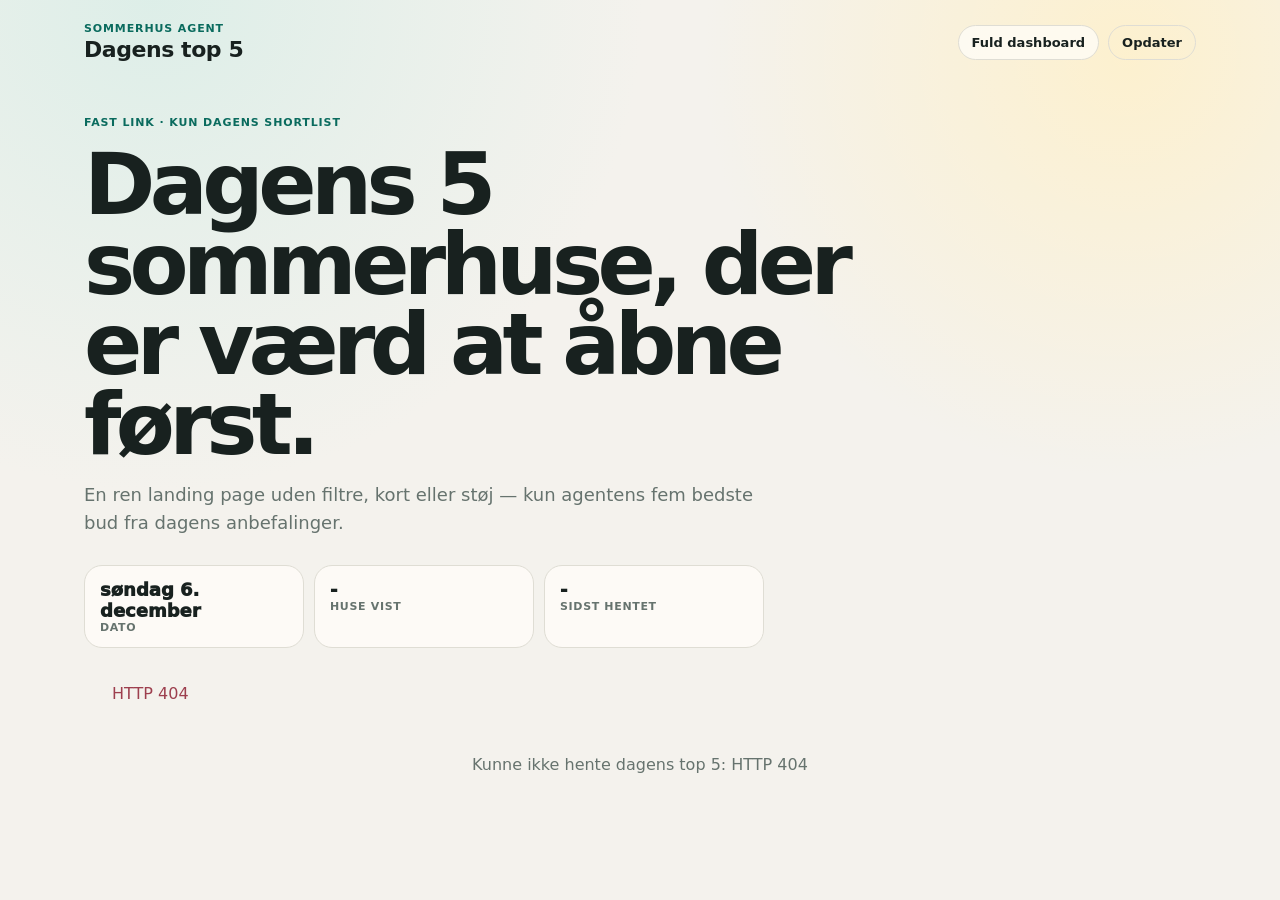
==== templates/today.html @ da3cda5d "Add today top five landing page" ====
<!doctype html>
<html lang="da">
<head>
  <meta charset="utf-8">
  <meta name="viewport" content="width=device-width, initial-scale=1">
  <title>Dagens top 5 · Sommerhus Agent</title>
  <meta name="description" content="Dagens fem fremhævede sommerhuse fra Sommerhus Agent.">
  <link rel="stylesheet" href="/static/style.css?v=today-top5-20260517">
</head>
<body class="today-page">
  <header class="today-hero">
    <nav class="today-nav" aria-label="Dagens shortlist navigation">
      <a class="today-brand" href="/today" aria-label="Dagens top 5">
        <span class="eyebrow">Sommerhus Agent</span>
        <strong>Dagens top 5</strong>
      </a>
      <div class="today-nav-actions">
        <a href="/" class="today-link">Fuld dashboard</a>
        <button id="todayRefresh" class="secondary">Opdater</button>
      </div>
    </nav>
    <section class="today-hero-copy">
      <span class="eyebrow">Fast link · kun dagens shortlist</span>
      <h1>Dagens 5 sommerhuse, der er værd at åbne først.</h1>
      <p>En ren landing page uden filtre, kort eller støj — kun agentens fem bedste bud fra dagens anbefalinger.</p>
      <div class="today-hero-meta" aria-label="Status">
        <div><span id="todayDate">-</span><label>Dato</label></div>
        <div><span id="todayCount">-</span><label>Huse vist</label></div>
        <div><span id="todayUpdated">-</span><label>Sidst hentet</label></div>
      </div>
    </section>
  </header>

  <main class="today-main">
    <div id="todayStatus" class="global-status"></div>
    <section id="todayList" class="today-list" aria-label="Dagens top 5">
      <div class="loading">Henter dagens top 5...</div>
    </section>
  </main>

  <div id="modal" class="modal hidden" role="dialog" aria-modal="true">
    <div class="modal-backdrop" id="modalBackdrop"></div>
    <div class="modal-panel">
      <button class="modal-close" id="modalClose" aria-label="Luk">×</button>
      <div id="modalBody"></div>
    </div>
  </div>

  <div id="toast" class="toast" aria-live="polite"></div>
  <script src="/static/today.js?v=today-top5-20260517"></script>
</body>
</html>
---- static/style.css ----
:root {
  --bg: #f4f2ed;
  --surface: #fffdf8;
  --surface-2: #f9f6ef;
  --ink: #18211f;
  --muted: #66736e;
  --line: #dfddd4;
  --green: #0a6b5e;
  --green-soft: #dceee8;
  --gold: #a06d18;
  --rose: #9d3f4e;
  --shadow: 0 18px 55px rgba(30, 38, 35, 0.12);
  color: var(--ink);
  font-family: Inter, ui-sans-serif, system-ui, -apple-system, "Segoe UI", sans-serif;
}

* { box-sizing: border-box; }
body { margin: 0; background: var(--bg); min-height: 100vh; }
button, input, textarea { font: inherit; }
button { cursor: pointer; }
a { color: var(--green); font-weight: 750; text-decoration: none; }
a:hover { text-decoration: underline; }
h1, h2, h3, p { margin: 0; }

.topbar {
  align-items: center;
  background: rgba(255, 253, 248, .94);
  border-bottom: 1px solid var(--line);
  display: grid;
  gap: 20px;
  grid-template-columns: 230px 1fr auto;
  padding: 14px 28px;
  position: sticky;
  top: 0;
  z-index: 50;
  backdrop-filter: blur(14px);
  max-width: 1480px;
  margin: 0 auto;
}

.eyebrow {
  color: var(--green);
  display: block;
  font-size: 11px;
  font-weight: 850;
  letter-spacing: .08em;
  text-transform: uppercase;
}

.brand h1 { font-size: 21px; letter-spacing: 0; }
.main-nav { display: flex; gap: 6px; justify-content: center; }
.nav-tab {
  background: transparent;
  border: 1px solid transparent;
  border-radius: 999px;
  color: var(--muted);
  font-weight: 800;
  padding: 9px 14px;
  text-decoration: none;
}
.nav-tab:hover { text-decoration: none; }
.nav-tab.active {
  background: var(--green);
  border-color: var(--green);
  color: white;
}
.nav-tab.link-tab {
  background: var(--green-soft);
  border-color: #b9d8d0;
  color: var(--green);
}
.top-actions { display: flex; gap: 8px; }

button, .card-actions a {
  background: var(--green);
  border: 1px solid var(--green);
  border-radius: 999px;
  color: white;
  font-size: 13px;
  font-weight: 800;
  padding: 9px 13px;
}
button.secondary, button.quiet {
  background: transparent;
  border-color: var(--line);
  color: var(--ink);
}
button.active { background: var(--green-soft); border-color: #9ccdc2; color: var(--green); }
button:disabled { opacity: .6; cursor: default; }

.stats-strip {
  border-bottom: 1px solid var(--line);
  display: grid;
  grid-template-columns: repeat(4, 1fr);
  max-width: 1480px;
  margin: 0 auto;
}
.stats-strip > div {
  background: rgba(255,253,248,.72);
  border-right: 1px solid var(--line);
  padding: 10px 28px;
}
.stats-strip span { display: block; font-size: 18px; font-weight: 900; }
.stats-strip label { color: var(--muted); font-size: 12px; }

.global-status {
  color: var(--green);
  max-height: 0;
  overflow: hidden;
  padding: 0 28px;
  transition: .2s;
}
.global-status:not(:empty) { max-height: 50px; padding: 8px 28px; }
.global-status.error { color: var(--rose); }

#appMain { max-width: 1420px; padding: 28px; margin: 0 auto; }
.page-head {
  align-items: end;
  display: flex;
  justify-content: space-between;
  gap: 20px;
  margin-bottom: 18px;
}
.page-head h2 { font-size: 34px; letter-spacing: 0; }
.page-head p { color: var(--muted); margin-top: 5px; max-width: 660px; }

.signal-tabs {
  background: rgba(255,253,248,.82);
  border: 1px solid var(--line);
  border-radius: 999px;
  display: flex;
  gap: 4px;
  padding: 5px;
}
.signal-tabs button { background: transparent; border-color: transparent; color: var(--muted); }
.signal-tabs button.active { background: var(--green); color: white; }

.panel {
  background: var(--surface);
  border: 1px solid var(--line);
  border-radius: 22px;
  box-shadow: var(--shadow);
  padding: 18px;
}
.section-title {
  align-items: baseline;
  display: flex;
  justify-content: space-between;
  gap: 12px;
  margin-bottom: 14px;
}
.section-title h3 { font-size: 16px; }
.section-title span { color: var(--muted); font-size: 13px; font-weight: 800; }

.card-grid {
  display: grid;
  gap: 14px;
  grid-template-columns: repeat(auto-fill, minmax(360px, 1fr));
}
.listing-card {
  background: white;
  border: 1px solid var(--line);
  border-radius: 16px;
  overflow: hidden;
}
.listing-card.compact { display: grid; grid-template-columns: 105px 1fr; }
.image-button {
  aspect-ratio: 16 / 9;
  background: #d9ded8 center / cover;
  border: 0;
  border-radius: 0;
  display: block;
  min-height: 190px;
  padding: 0;
  width: 100%;
}
.compact .image-button { aspect-ratio: auto; min-height: 100%; }
.image-button.empty { background: linear-gradient(135deg, #d9ded8, #efe8d7); }
.card-body { display: grid; gap: 12px; padding: 14px; }
.compact .card-body { gap: 7px; padding: 10px; }
.card-head {
  align-items: start;
  display: grid;
  gap: 12px;
  grid-template-columns: 1fr auto;
}
.card-head h3, .card-head h2 { font-size: 16px; line-height: 1.22; }
.card-head p { color: var(--muted); font-size: 13px; margin-top: 3px; }
.score {
  align-items: center;
  border-radius: 14px;
  display: flex;
  flex-direction: column;
  height: 58px;
  justify-content: center;
  width: 58px;
}
.score b { font-size: 22px; line-height: 1; }
.score span { font-size: 10px; font-weight: 900; text-transform: uppercase; }
.score.great, .score.good { background: var(--green-soft); color: var(--green); }
.score.ok { background: #fff0c7; color: var(--gold); }
.score.low { background: #f4dfe3; color: var(--rose); }

.badge-row { display: flex; flex-wrap: wrap; gap: 5px; min-height: 0; }
.badge {
  background: var(--surface-2);
  border: 1px solid var(--line);
  border-radius: 999px;
  color: var(--muted);
  font-size: 11px;
  font-weight: 850;
  padding: 3px 8px;
}
.metrics {
  display: grid;
  gap: 8px;
  grid-template-columns: repeat(4, 1fr);
}
.metric {
  background: var(--surface-2);
  border: 1px solid #eee8dc;
  border-radius: 11px;
  padding: 8px 9px;
}
.metric span { color: var(--muted); display: block; font-size: 11px; font-weight: 800; }
.metric strong { display: block; font-size: 14px; margin-top: 2px; }

.geo-risk {
  align-items: center;
  border: 1px solid #d7e2df;
  border-radius: 14px;
  display: flex;
  gap: 8px;
  justify-content: space-between;
  padding: 8px 10px;
  background: #eef6f2;
  color: #23443d;
  font-size: 13px;
}
.geo-risk span { color: var(--muted); }
.geo-risk.high { background: #f7dfe4; border-color: #e6a8b2; color: var(--rose); }
.geo-risk.medium, .geo-risk.watch { background: #fff3d9; border-color: #edcd88; color: var(--gold); }

.reason-list {
  border-top: 1px solid #eee8dc;
  display: grid;
  gap: 5px;
  list-style: none;
  margin: 0;
  padding: 10px 0 0;
}
.reason-list li {
  color: #40504c;
  font-size: 13px;
  line-height: 1.38;
  padding-left: 16px;
  position: relative;
}
.reason-list li:before {
  background: var(--green);
  border-radius: 50%;
  content: "";
  height: 5px;
  left: 2px;
  position: absolute;
  top: .6em;
  width: 5px;
}
.card-actions {
  align-items: center;
  display: flex;
  flex-wrap: wrap;
  gap: 7px;
}
.card-actions a { display: inline-block; }

.match-layout {
  align-items: start;
  display: grid;
  gap: 16px;
  grid-template-columns: 300px minmax(0, 1fr);
}
.filter-panel {
  background: var(--surface);
  border: 1px solid var(--line);
  border-radius: 22px;
  box-shadow: var(--shadow);
  display: grid;
  gap: 14px;
  max-height: calc(100vh - 138px);
  overflow-y: auto;
  overscroll-behavior: contain;
  padding: 14px;
  position: sticky;
  top: 118px;
}
.filter-head {
  align-items: center;
  display: flex;
  justify-content: space-between;
  gap: 10px;
}
.filter-head h3 { font-size: 16px; }
.filter-grid {
  display: grid;
  gap: 10px;
  grid-template-columns: 1fr;
}
.filter-grid input { width: 100%; }
.check-row {
  border-top: 1px solid #eee8dc;
  display: grid;
  gap: 9px;
  padding-top: 12px;
}
.check-row label {
  align-items: center;
  color: var(--ink);
  display: flex;
  flex-direction: row;
  font-weight: 750;
  gap: 8px;
}
.check-row input { width: 16px; height: 16px; }
.active-area {
  background: var(--green-soft);
  border: 1px solid #b9d8d0;
  border-radius: 14px;
  display: grid;
  gap: 2px;
  padding: 11px;
}
.active-area span {
  color: var(--green);
  font-size: 11px;
  font-weight: 900;
  text-transform: uppercase;
}
.active-area strong { font-size: 14px; }
.filter-area-buttons {
  display: grid;
  gap: 7px;
  grid-template-columns: repeat(2, 1fr);
}
.filter-area-buttons button {
  border-radius: 12px;
  padding: 8px 9px;
}
.filter-panel p {
  color: var(--muted);
  font-size: 13px;
  line-height: 1.4;
}

.map-layout {
  display: grid;
  gap: 16px;
  grid-template-columns: minmax(0, 1fr) 390px;
  align-items: start;
}
.area-map {
  background: #dbeaf0;
  border: 1px solid var(--line);
  border-radius: 22px;
  box-shadow: var(--shadow);
  overflow: hidden;
  padding: 18px;
}
.map-list {
  background: var(--surface);
  border: 1px solid var(--line);
  border-radius: 22px;
  box-shadow: var(--shadow);
  max-height: 760px;
  overflow-y: auto;
  padding: 14px;
}
.visible-list { display: grid; gap: 10px; }
.result-toolbar {
  align-items: center;
  display: flex;
  gap: 10px;
  justify-content: flex-end;
  margin: -4px 0 12px;
}
.sort-control {
  align-items: center;
  color: var(--muted);
  display: flex;
  font-size: 13px;
  font-weight: 800;
  gap: 8px;
}
.sort-control select {
  border: 1px solid var(--line);
  border-radius: 999px;
  color: var(--ink);
  font: inherit;
  padding: 8px 12px;
}
.daily-weekly-stack {
  display: grid;
  gap: 16px;
}
.map-actions { display: flex; gap: 8px; }
.actual-map-frame {
  margin: 0 auto;
  max-width: 760px;
  position: relative;
}
.actual-map-image {
  border-radius: 18px;
  display: block;
  max-height: 540px;
  object-fit: contain;
  width: 100%;
}
.actual-map-overlay {
  display: block;
  inset: 0;
  position: absolute;
  width: 100%;
  height: 100%;
}
.region-shape {
  cursor: pointer;
}
.region-shape polygon {
  fill: rgba(34, 119, 91, 0.01);
  stroke: transparent;
  stroke-linejoin: round;
  stroke-width: 5;
  transition: .16s ease;
}
.region-shape:hover polygon,
.region-shape.selected polygon {
  fill: rgba(34, 119, 91, .22);
  stroke: rgba(34, 119, 91, .76);
  filter: drop-shadow(0 10px 18px rgba(24, 33, 31, .18));
}
.region-shape text {
  fill: var(--ink);
  font-size: 30px;
  font-weight: 900;
  paint-order: stroke;
  pointer-events: none;
  stroke: rgba(255, 253, 248, .86);
  stroke-width: 8px;
  text-anchor: middle;
}
.region-shape .area-count {
  fill: rgba(24, 33, 31, .78);
  font-size: 19px;
  font-weight: 900;
}
.area-buttons {
  display: grid;
  gap: 8px;
  grid-template-columns: repeat(auto-fit, minmax(210px, 1fr));
  margin-top: 16px;
}
.area-chip {
  align-items: start;
  background: white;
  border-color: var(--line);
  color: var(--ink);
  display: grid;
  gap: 2px;
  justify-items: start;
  text-align: left;
}
.area-chip span {
  color: var(--muted);
  font-size: 12px;
  font-weight: 700;
}
.area-chip.active {
  background: var(--green-soft);
  border-color: var(--green);
  color: var(--green);
}

.open-layout {
  display: grid;
  gap: 16px;
  grid-template-columns: 300px 1fr;
  align-items: start;
}
.date-list {
  background: var(--surface);
  border: 1px solid var(--line);
  border-radius: 22px;
  box-shadow: var(--shadow);
  display: grid;
  gap: 8px;
  padding: 14px;
}
.date-list h3 {
  font-size: 15px;
  margin: 0 0 4px;
}
.date-card {
  align-items: start;
  background: white;
  border-color: var(--line);
  color: var(--ink);
  display: grid;
  gap: 3px;
  justify-items: start;
  text-align: left;
}
.date-card span {
  color: var(--muted);
  font-size: 12px;
}
.date-card.active {
  background: var(--green);
  border-color: var(--green);
  color: white;
}
.date-card.active span { color: rgba(255,255,255,.82); }
.empty.mini { padding: 20px; }

.prefs-form {
  display: grid;
  gap: 14px;
  grid-template-columns: repeat(2, minmax(0, 1fr));
}
fieldset {
  border: 1px solid var(--line);
  border-radius: 16px;
  display: grid;
  gap: 10px;
  margin: 0;
  padding: 16px;
}
fieldset.wide { grid-column: 1 / -1; }
legend {
  color: var(--green);
  font-size: 12px;
  font-weight: 900;
  letter-spacing: .06em;
  padding: 0 5px;
  text-transform: uppercase;
}
label { color: var(--muted); display: grid; font-size: 13px; font-weight: 800; gap: 5px; }
input, textarea {
  background: white;
  border: 1px solid var(--line);
  border-radius: 10px;
  color: var(--ink);
  padding: 10px 11px;
}
textarea { resize: vertical; }
.form-actions { grid-column: 1 / -1; }

.modal {
  align-items: stretch;
  display: flex;
  inset: 0;
  justify-content: flex-end;
  position: fixed;
  z-index: 200;
}
.modal.hidden { display: none; }
.modal-backdrop { background: rgba(0,0,0,.36); inset: 0; position: fixed; }
.modal-panel {
  background: var(--surface);
  max-width: 690px;
  overflow-y: auto;
  position: relative;
  width: min(690px, 100%);
  z-index: 1;
}
.modal-close {
  background: rgba(255,255,255,.9);
  border-color: var(--line);
  color: var(--ink);
  position: absolute;
  right: 14px;
  top: 14px;
  z-index: 2;
}
body.modal-open { overflow: hidden; }
.detail-image {
  background: #d9ded8 center / cover;
  min-height: 340px;
}
.detail-body { display: grid; gap: 18px; padding: 24px; }
.detail-metrics { grid-template-columns: repeat(3, 1fr); }
.detail section h3 {
  color: var(--muted);
  font-size: 12px;
  letter-spacing: .06em;
  margin-bottom: 8px;
  text-transform: uppercase;
}
.empty {
  color: var(--muted);
  padding: 44px;
  text-align: center;
}
.loading { color: var(--muted); padding: 44px; text-align: center; }
.toast {
  background: #17211f;
  border-radius: 999px;
  bottom: 20px;
  color: white;
  font-weight: 850;
  opacity: 0;
  padding: 11px 16px;
  pointer-events: none;
  position: fixed;
  right: 20px;
  transform: translateY(8px);
  transition: .18s;
  z-index: 300;
}
.toast.visible { opacity: 1; transform: translateY(0); }
.toast-err { background: var(--rose); }

@media (max-width: 1080px) {
  .topbar { grid-template-columns: 1fr; }
  .main-nav { justify-content: flex-start; overflow-x: auto; }
  .page-head { align-items: start; flex-direction: column; }
  .match-layout, .map-layout, .open-layout { grid-template-columns: 1fr; }
  .filter-panel { max-height: none; overflow-y: visible; position: static; }
  .map-list { max-height: none; }
}

@media (max-width: 720px) {
  #appMain { padding: 16px; }
  .stats-strip { grid-template-columns: repeat(2, 1fr); }
  .signal-tabs { border-radius: 16px; flex-wrap: wrap; }
  .card-grid, .prefs-form { grid-template-columns: 1fr; }
  .metrics, .detail-metrics { grid-template-columns: repeat(2, 1fr); }
  .listing-card.compact { grid-template-columns: 1fr; }
}

.area-grid {
  display: grid;
  gap: 16px;
  grid-template-columns: repeat(auto-fill, minmax(390px, 1fr));
}
.area-card {
  background: var(--surface);
  border: 1px solid var(--line);
  border-radius: 22px;
  box-shadow: var(--shadow);
  display: grid;
  gap: 13px;
  padding: 18px;
}
.area-card-head {
  align-items: start;
  display: grid;
  gap: 12px;
  grid-template-columns: 1fr auto;
}
.area-card h3 { font-size: 20px; line-height: 1.2; }
.area-vibe { color: var(--green); font-weight: 850; }
.area-take { color: var(--ink); line-height: 1.55; }
.area-notes {
  background: var(--surface-2);
  border: 1px solid #eee8dc;
  border-radius: 14px;
  display: grid;
  gap: 7px;
  padding: 11px;
}
.area-notes p, .area-watch li { color: var(--muted); font-size: 13px; line-height: 1.45; }
.area-watch {
  border-left: 3px solid var(--gold);
  padding-left: 12px;
}
.area-watch ul { margin: 6px 0 0; padding-left: 18px; }
.area-links { display: flex; flex-wrap: wrap; gap: 8px; }
.area-links a {
  background: var(--green-soft);
  border-radius: 999px;
  color: var(--green);
  font-size: 12px;
  padding: 6px 10px;
}
.area-footer {
  border-top: 1px solid var(--line);
  color: var(--muted);
  font-size: 13px;
  font-weight: 800;
  padding-top: 10px;
}

/* Dagens top 5 landing page */
.today-page {
  background:
    radial-gradient(circle at 12% 0%, rgba(220, 238, 232, .95), transparent 34%),
    radial-gradient(circle at 88% 6%, rgba(255, 240, 199, .8), transparent 30%),
    var(--bg);
}
.today-hero {
  max-width: 1160px;
  margin: 0 auto;
  padding: 22px 24px 10px;
}
.today-nav {
  align-items: center;
  display: flex;
  justify-content: space-between;
  gap: 16px;
  margin-bottom: 54px;
}
.today-brand {
  color: var(--ink);
  display: grid;
  gap: 2px;
  text-decoration: none;
}
.today-brand strong { font-size: 22px; letter-spacing: -.02em; }
.today-brand:hover { text-decoration: none; }
.today-nav-actions { align-items: center; display: flex; gap: 9px; }
.today-link {
  background: rgba(255,253,248,.78);
  border: 1px solid var(--line);
  border-radius: 999px;
  color: var(--ink);
  font-size: 13px;
  font-weight: 850;
  padding: 9px 13px;
  text-decoration: none;
}
.today-link:hover { text-decoration: none; border-color: var(--green); color: var(--green); }
.today-hero-copy {
  display: grid;
  gap: 16px;
  max-width: 820px;
}
.today-hero-copy h1 {
  font-size: clamp(42px, 8vw, 86px);
  letter-spacing: -.065em;
  line-height: .93;
}
.today-hero-copy p {
  color: var(--muted);
  font-size: 18px;
  line-height: 1.55;
  max-width: 680px;
}
.today-hero-meta {
  display: grid;
  gap: 10px;
  grid-template-columns: repeat(3, minmax(0, 1fr));
  margin-top: 12px;
  max-width: 680px;
}
.today-hero-meta > div {
  background: rgba(255,253,248,.82);
  border: 1px solid var(--line);
  border-radius: 18px;
  padding: 13px 15px;
}
.today-hero-meta span { display: block; font-size: 18px; font-weight: 950; }
.today-hero-meta label { color: var(--muted); font-size: 11px; text-transform: uppercase; letter-spacing: .06em; }
.today-main {
  max-width: 1160px;
  margin: 0 auto;
  padding: 18px 24px 48px;
}
.today-list {
  counter-reset: today;
  display: grid;
  gap: 18px;
}
.today-rank-card {
  background: rgba(255,253,248,.96);
  border: 1px solid var(--line);
  border-radius: 28px;
  box-shadow: var(--shadow);
  display: grid;
  grid-template-columns: 72px minmax(270px, 410px) 1fr;
  overflow: hidden;
  position: relative;
}
.today-rank-number {
  align-items: center;
  background: #17211f;
  color: white;
  display: flex;
  font-size: 20px;
  font-weight: 950;
  justify-content: center;
  letter-spacing: -.03em;
}
.today-rank-image {
  background: #d9ded8 center / cover;
  border: 0;
  border-radius: 0;
  display: block;
  min-height: 292px;
  padding: 0;
  width: 100%;
}
.today-rank-image.empty { background: linear-gradient(135deg, #d9ded8, #efe8d7); }
.today-rank-body {
  display: grid;
  gap: 13px;
  padding: 20px;
}
.today-rank-body .card-head h2 { font-size: 25px; line-height: 1.08; letter-spacing: -.025em; }
.today-metrics { grid-template-columns: repeat(5, minmax(0, 1fr)); }

@media (max-width: 980px) {
  .today-rank-card { grid-template-columns: 58px 1fr; }
  .today-rank-image { grid-column: 2; min-height: 220px; }
  .today-rank-body { grid-column: 1 / -1; }
  .today-metrics { grid-template-columns: repeat(2, 1fr); }
}

@media (max-width: 640px) {
  .today-hero { padding: 18px 16px 8px; }
  .today-main { padding: 14px 16px 32px; }
  .today-nav { align-items: start; flex-direction: column; margin-bottom: 36px; }
  .today-nav-actions { width: 100%; }
  .today-link, .today-nav-actions button { text-align: center; flex: 1; }
  .today-hero-meta { grid-template-columns: 1fr; }
  .today-rank-card { grid-template-columns: 1fr; }
  .today-rank-number { min-height: 50px; }
  .today-rank-image { grid-column: auto; }
}
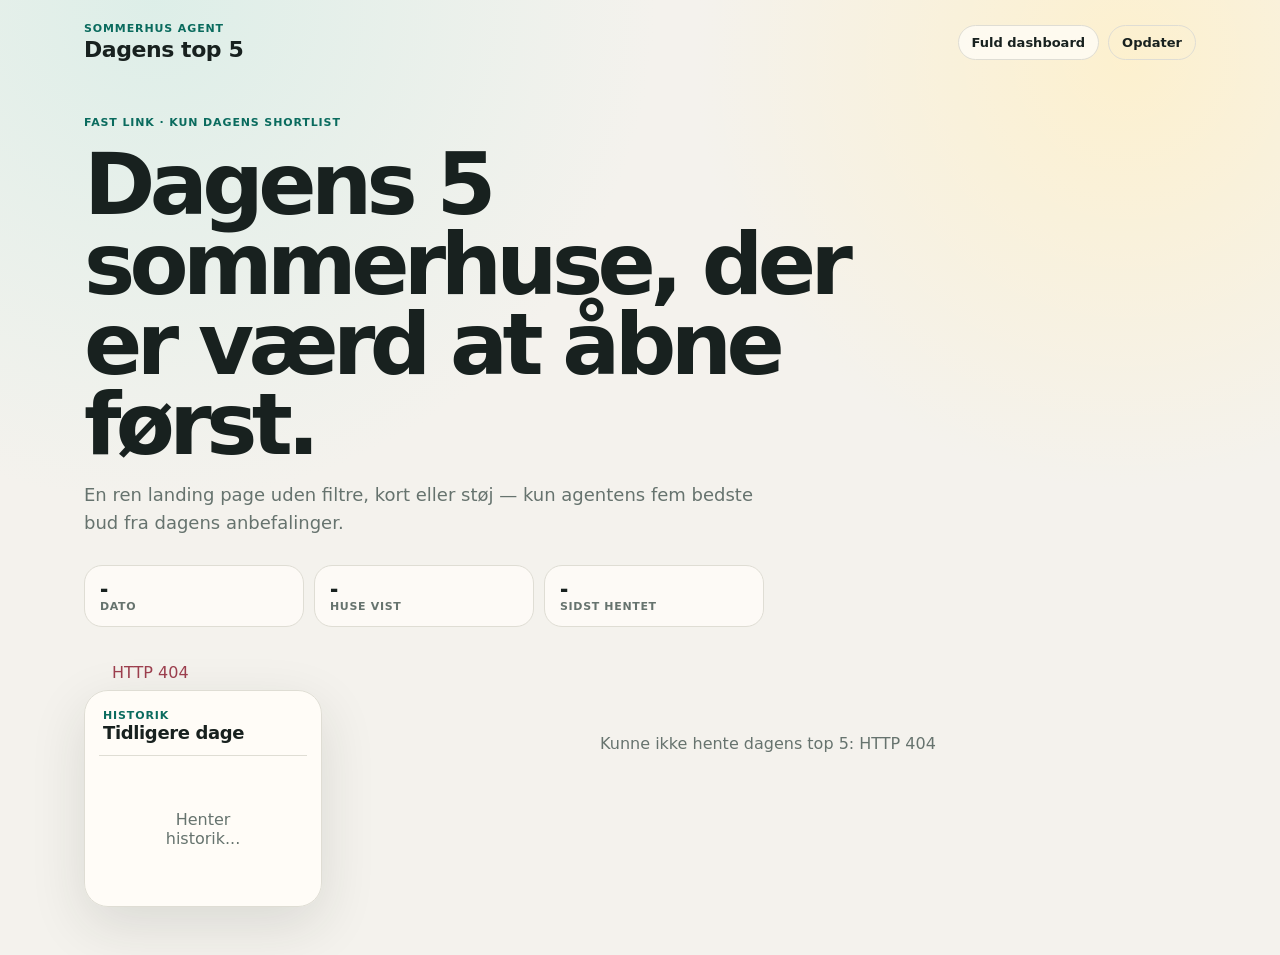
==== commit 5d140bbb: "Add history to today landing page" ====
--- a/templates/today.html
+++ b/templates/today.html
@@ -33,20 +33,23 @@
 
   <main class="today-main">
     <div id="todayStatus" class="global-status"></div>
-    <section id="todayList" class="today-list" aria-label="Dagens top 5">
-      <div class="loading">Henter dagens top 5...</div>
-    </section>
+    <div class="today-shell">
+      <aside class="today-history" aria-label="Tidligere dage">
+        <div class="today-history-head">
+          <span class="eyebrow">Historik</span>
+          <h2>Tidligere dage</h2>
+        </div>
+        <div id="todayHistoryList" class="today-history-list">
+          <div class="loading">Henter historik...</div>
+        </div>
+      </aside>
+      <section id="todayList" class="today-list" aria-label="Dagens top 5">
+        <div class="loading">Henter dagens top 5...</div>
+      </section>
+    </div>
   </main>
 
-  <div id="modal" class="modal hidden" role="dialog" aria-modal="true">
-    <div class="modal-backdrop" id="modalBackdrop"></div>
-    <div class="modal-panel">
-      <button class="modal-close" id="modalClose" aria-label="Luk">×</button>
-      <div id="modalBody"></div>
-    </div>
-  </div>
-
   <div id="toast" class="toast" aria-live="polite"></div>
-  <script src="/static/today.js?v=today-top5-20260517"></script>
+  <script src="/static/today.js?v=today-public-20260517"></script>
 </body>
 </html>
--- a/static/style.css
+++ b/static/style.css
@@ -273,6 +273,11 @@
   gap: 7px;
 }
 .card-actions a { display: inline-block; }
+.card-actions a.quiet-link {
+  background: transparent;
+  border-color: var(--line);
+  color: var(--ink);
+}
 
 .match-layout {
   align-items: start;
@@ -826,3 +831,68 @@
   .today-rank-number { min-height: 50px; }
   .today-rank-image { grid-column: auto; }
 }
+
+.today-shell {
+  align-items: start;
+  display: grid;
+  gap: 18px;
+  grid-template-columns: 238px minmax(0, 1fr);
+}
+.today-history {
+  background: rgba(255,253,248,.92);
+  border: 1px solid var(--line);
+  border-radius: 24px;
+  box-shadow: var(--shadow);
+  padding: 14px;
+  position: sticky;
+  top: 18px;
+}
+.today-history-head {
+  border-bottom: 1px solid var(--line);
+  margin-bottom: 10px;
+  padding: 4px 4px 12px;
+}
+.today-history-head h2 {
+  font-size: 18px;
+  letter-spacing: -.02em;
+}
+.today-history-list {
+  display: grid;
+  gap: 8px;
+}
+.history-day {
+  align-items: start;
+  background: white;
+  border-color: var(--line);
+  color: var(--ink);
+  display: grid;
+  gap: 3px;
+  justify-items: start;
+  padding: 10px 11px;
+  text-align: left;
+  width: 100%;
+}
+.history-day strong {
+  font-size: 14px;
+}
+.history-day span {
+  color: var(--muted);
+  font-size: 11px;
+  font-weight: 750;
+}
+.history-day.active {
+  background: var(--green);
+  border-color: var(--green);
+  color: white;
+}
+.history-day.active span {
+  color: rgba(255,255,255,.8);
+}
+
+@media (max-width: 980px) {
+  .today-shell { grid-template-columns: 1fr; }
+  .today-history { position: static; }
+  .today-history-list {
+    grid-template-columns: repeat(auto-fit, minmax(150px, 1fr));
+  }
+}
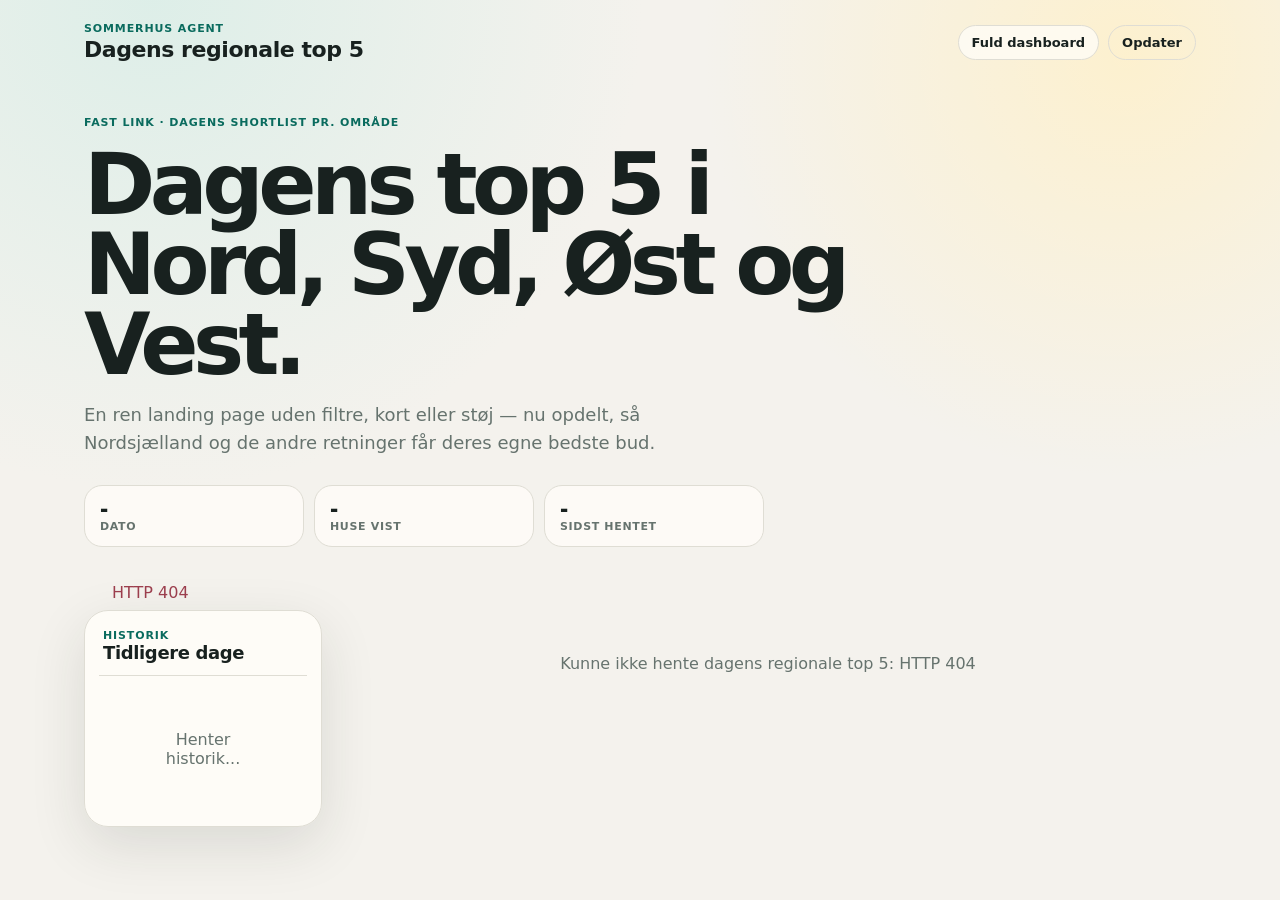
==== commit afb0fb36: "Add regional daily summerhouse shortlists" ====
--- a/templates/today.html
+++ b/templates/today.html
@@ -3,16 +3,16 @@
 <head>
   <meta charset="utf-8">
   <meta name="viewport" content="width=device-width, initial-scale=1">
-  <title>Dagens top 5 · Sommerhus Agent</title>
-  <meta name="description" content="Dagens fem fremhævede sommerhuse fra Sommerhus Agent.">
-  <link rel="stylesheet" href="/static/style.css?v=today-top5-20260517">
+  <title>Dagens regionale top 5 · Sommerhus Agent</title>
+  <meta name="description" content="Dagens top 5 sommerhuse fordelt på Nord, Syd, Øst og Vest.">
+  <link rel="stylesheet" href="/static/style.css?v=today-regions-20260523">
 </head>
 <body class="today-page">
   <header class="today-hero">
     <nav class="today-nav" aria-label="Dagens shortlist navigation">
-      <a class="today-brand" href="/today" aria-label="Dagens top 5">
+      <a class="today-brand" href="/today" aria-label="Dagens regionale top 5">
         <span class="eyebrow">Sommerhus Agent</span>
-        <strong>Dagens top 5</strong>
+        <strong>Dagens regionale top 5</strong>
       </a>
       <div class="today-nav-actions">
         <a href="/" class="today-link">Fuld dashboard</a>
@@ -20,9 +20,9 @@
       </div>
     </nav>
     <section class="today-hero-copy">
-      <span class="eyebrow">Fast link · kun dagens shortlist</span>
-      <h1>Dagens 5 sommerhuse, der er værd at åbne først.</h1>
-      <p>En ren landing page uden filtre, kort eller støj — kun agentens fem bedste bud fra dagens anbefalinger.</p>
+      <span class="eyebrow">Fast link · dagens shortlist pr. område</span>
+      <h1>Dagens top 5 i Nord, Syd, Øst og Vest.</h1>
+      <p>En ren landing page uden filtre, kort eller støj — nu opdelt, så Nordsjælland og de andre retninger får deres egne bedste bud.</p>
       <div class="today-hero-meta" aria-label="Status">
         <div><span id="todayDate">-</span><label>Dato</label></div>
         <div><span id="todayCount">-</span><label>Huse vist</label></div>
@@ -43,13 +43,13 @@
           <div class="loading">Henter historik...</div>
         </div>
       </aside>
-      <section id="todayList" class="today-list" aria-label="Dagens top 5">
-        <div class="loading">Henter dagens top 5...</div>
+      <section id="todayList" class="today-list" aria-label="Dagens regionale top 5">
+        <div class="loading">Henter dagens regionale top 5...</div>
       </section>
     </div>
   </main>
 
   <div id="toast" class="toast" aria-live="polite"></div>
-  <script src="/static/today.js?v=today-public-20260517"></script>
+  <script src="/static/today.js?v=today-regions-20260523"></script>
 </body>
 </html>
--- a/static/style.css
+++ b/static/style.css
@@ -773,6 +773,42 @@
 .today-list {
   counter-reset: today;
   display: grid;
+  gap: 30px;
+}
+.today-region-section {
+  display: grid;
+  gap: 14px;
+}
+.today-region-head {
+  align-items: end;
+  background: rgba(255,253,248,.9);
+  border: 1px solid var(--line);
+  border-radius: 24px;
+  display: flex;
+  gap: 14px;
+  justify-content: space-between;
+  padding: 17px 18px;
+}
+.today-region-head h2 {
+  font-size: clamp(28px, 4vw, 44px);
+  letter-spacing: -.05em;
+  line-height: 1;
+}
+.today-region-head p {
+  color: var(--muted);
+  font-size: 14px;
+  margin-top: 5px;
+}
+.today-region-head strong {
+  background: #17211f;
+  border-radius: 999px;
+  color: white;
+  flex: 0 0 auto;
+  font-size: 13px;
+  padding: 8px 11px;
+}
+.today-region-cards {
+  display: grid;
   gap: 18px;
 }
 .today-rank-card {
@@ -811,7 +847,32 @@
   padding: 20px;
 }
 .today-rank-body .card-head h2 { font-size: 25px; line-height: 1.08; letter-spacing: -.025em; }
-.today-metrics { grid-template-columns: repeat(5, minmax(0, 1fr)); }
+.today-metrics { grid-template-columns: repeat(2, minmax(0, 1fr)); }
+.today-metrics .metric strong { overflow-wrap: anywhere; }
+.today-travel {
+  align-items: center;
+  background: #eef6f2;
+  border: 1px solid #d7e2df;
+  border-radius: 14px;
+  color: #23443d;
+  display: flex;
+  flex-wrap: wrap;
+  gap: 6px 10px;
+  justify-content: space-between;
+  padding: 9px 11px;
+}
+.today-travel span {
+  color: var(--muted);
+  font-size: 11px;
+  font-weight: 850;
+  letter-spacing: .04em;
+  text-transform: uppercase;
+}
+.today-travel strong {
+  font-size: 14px;
+  overflow-wrap: anywhere;
+  text-align: right;
+}
 
 @media (max-width: 980px) {
   .today-rank-card { grid-template-columns: 58px 1fr; }
@@ -827,6 +888,7 @@
   .today-nav-actions { width: 100%; }
   .today-link, .today-nav-actions button { text-align: center; flex: 1; }
   .today-hero-meta { grid-template-columns: 1fr; }
+  .today-region-head { align-items: start; flex-direction: column; }
   .today-rank-card { grid-template-columns: 1fr; }
   .today-rank-number { min-height: 50px; }
   .today-rank-image { grid-column: auto; }
